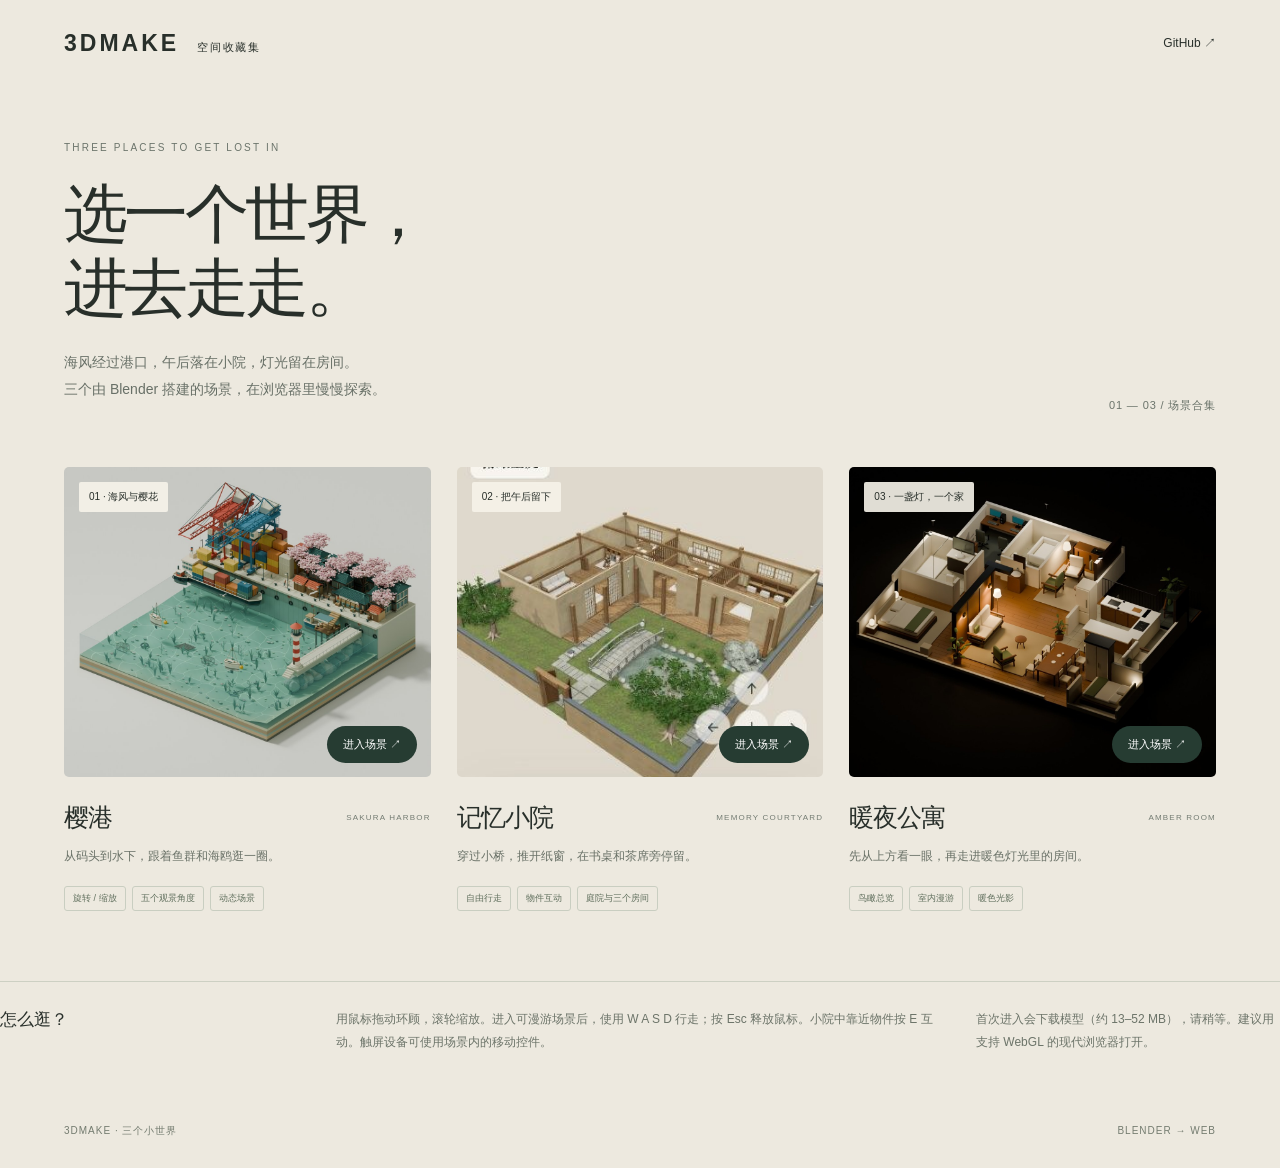
==== index.html @ 384f1844 "Add three-scene interactive collection for GitHub Pages" ====
<!doctype html>
<html lang="zh-CN">
<head><meta charset="utf-8"><meta name="viewport" content="width=device-width,initial-scale=1"><meta name="theme-color" content="#ede9df"><meta name="description" content="三个可以走进的微缩世界：樱港、记忆小院、暖夜公寓。"><title>3DMAKE · 三个小世界</title><link rel="stylesheet" href="collection.css"></head>
<body class="gallery">
<header class="gallery-header"><a class="brand" href="./">3DMAKE<span>空间收藏集</span></a><a class="repo" href="https://github.com/Austenzcy/3dmake" target="_blank" rel="noopener">GitHub ↗</a></header>
<main><section class="intro"><p class="eyebrow">THREE PLACES TO GET LOST IN</p><h1>选一个世界，<br>进去走走。</h1><p class="lede">海风经过港口，午后落在小院，灯光留在房间。<br>三个由 Blender 搭建的场景，在浏览器里慢慢探索。</p><span class="count">01 — 03 / 场景合集</span></section>
<section class="cards" aria-label="选择三维场景">
<a class="card" href="viewer.html?scene=harbor"><div class="picture"><img src="assets/harbor.jpg" alt="樱花、吊机和灯塔围绕的微缩港口"><span class="badge">01 · 海风与樱花</span><span class="enter">进入场景 ↗</span></div><div class="card-head"><h2>樱港</h2><span>SAKURA HARBOR</span></div><p>从码头到水下，跟着鱼群和海鸥逛一圈。</p><div class="tags"><span>旋转 / 缩放</span><span>五个观景角度</span><span>动态场景</span></div></a>
<a class="card" href="viewer.html?scene=courtyard"><div class="picture"><img src="assets/courtyard.jpg" alt="米色中式庭院、池塘与小桥" loading="lazy"><span class="badge">02 · 把午后留下</span><span class="enter">进入场景 ↗</span></div><div class="card-head"><h2>记忆小院</h2><span>MEMORY COURTYARD</span></div><p>穿过小桥，推开纸窗，在书桌和茶席旁停留。</p><div class="tags"><span>自由行走</span><span>物件互动</span><span>庭院与三个房间</span></div></a>
<a class="card" href="viewer.html?scene=apartment"><div class="picture"><img src="assets/apartment.jpg" alt="暖灯照亮的开放式公寓模型" loading="lazy"><span class="badge">03 · 一盏灯，一个家</span><span class="enter">进入场景 ↗</span></div><div class="card-head"><h2>暖夜公寓</h2><span>AMBER ROOM</span></div><p>先从上方看一眼，再走进暖色灯光里的房间。</p><div class="tags"><span>鸟瞰总览</span><span>室内漫游</span><span>暖色光影</span></div></a>
</section><section class="guide"><h2>怎么逛？</h2><p>用鼠标拖动环顾，滚轮缩放。进入可漫游场景后，使用 W A S D 行走；按 Esc 释放鼠标。小院中靠近物件按 E 互动。触屏设备可使用场景内的移动控件。</p><p>首次进入会下载模型（约 13–52 MB），请稍等。建议用支持 WebGL 的现代浏览器打开。</p></section></main><footer class="gallery-footer"><span>3DMAKE · 三个小世界</span><span>BLENDER → WEB</span></footer>
</body></html>
---- collection.css ----
*{box-sizing:border-box}html{color-scheme:light}body{margin:0;font-family:-apple-system,BlinkMacSystemFont,"Segoe UI","PingFang SC","Microsoft YaHei",sans-serif;color:#282f2a;background:#ede9df}a{color:inherit;text-decoration:none}button,select{font:inherit}a:focus-visible,button:focus-visible,select:focus-visible{outline:3px solid #b75e3d;outline-offset:5px}.gallery-header,.gallery-footer{display:flex;align-items:center;justify-content:space-between;margin:0 auto;max-width:1540px;padding:30px 5%}.brand{font-weight:850;letter-spacing:.13em;font-size:23px}.brand span{display:inline-block;margin-left:18px;font-size:11px;letter-spacing:.16em;font-weight:500}.repo{font-size:12px}.intro{position:relative;max-width:1540px;margin:auto;padding:45px 5% 50px}.eyebrow{font-size:10px;letter-spacing:.22em;color:#6b746b;margin-bottom:24px}.intro h1{font-size:clamp(44px,5vw,74px);font-weight:500;letter-spacing:-.055em;line-height:1.16;margin:0 0 24px}.lede{font-size:14px;line-height:1.9;color:#687067}.count{position:absolute;bottom:54px;right:5%;font-size:11px;letter-spacing:.08em;color:#6b746b}.cards{max-width:1540px;margin:auto;padding:0 5%;display:grid;grid-template-columns:repeat(3,minmax(0,1fr));gap:26px}.card{display:block;min-width:0}.picture{aspect-ratio:1.18;position:relative;background:#d5d3c8;overflow:hidden;border-radius:5px}.picture img{width:100%;height:100%;object-fit:cover;transition:transform .6s ease}.card:hover .picture img{transform:scale(1.035)}.badge{position:absolute;top:15px;left:15px;padding:8px 10px;border-radius:2px;background:#f7f3e9e8;font-size:10px}.enter{position:absolute;right:14px;bottom:14px;border-radius:30px;background:#263c32;color:#fff;padding:11px 16px;font-size:11px}.card-head{display:flex;justify-content:space-between;gap:8px;align-items:center;margin-top:24px}.card h2{margin:0;font-size:25px;letter-spacing:-.04em;font-weight:550}.card-head>span{font-size:8px;letter-spacing:.15em;color:#747c73}.card p{font-size:12px;line-height:1.8;color:#697167}.tags{display:flex;flex-wrap:wrap;gap:6px;margin-top:18px}.tags span{border:1px solid #c9cec1;padding:5px 8px;border-radius:3px;font-size:9px;color:#61705e}.guide{max-width:1386px;margin:70px auto 20px;border-top:1px solid #cdd0c3;padding:26px 0;display:grid;grid-template-columns:1fr 2fr 1fr;gap:32px}.guide h2{font-size:17px;font-weight:500;margin:0}.guide p{font-size:12px;line-height:1.9;color:#6c7469;margin:0}.gallery-footer{font-size:10px;letter-spacing:.1em;color:#747c70;padding-top:24px;padding-bottom:30px}.viewer{height:100vh;height:100dvh;display:flex;flex-direction:column;overflow:hidden;background:#f3efe5}.viewer-bar{flex:none;min-height:58px;display:flex;align-items:center;justify-content:space-between;padding:10px 22px;gap:16px;background:#f3efe5;border-bottom:1px solid #d8dacc}.viewer-bar .brand{font-size:15px}.viewer-actions{display:flex;align-items:center;gap:14px;font-size:12px}.viewer-actions select{max-width:180px;border:1px solid #c8cdbf;border-radius:5px;padding:7px;background:#faf7f0;color:#283e31}.viewer-actions button{border:0;background:transparent;cursor:pointer;color:#283e31}.viewer-bar>a{font-size:12px}.frame-wrap{position:relative;flex:1;min-height:0}.frame-wrap iframe{border:0;width:100%;height:100%;display:block}.viewer-error{padding:40px;text-align:center}.viewer-note{margin:0;padding:4px 12px;background:#f3efe5;text-align:center;font-size:10px;color:#6c7469}@media(max-width:800px){.gallery-header{padding-top:22px}.brand span{display:none}.intro{padding-top:30px}.count{position:static;display:block;margin-top:24px}.cards{grid-template-columns:1fr;gap:38px}.picture{aspect-ratio:1.4}.card-head{margin-top:18px}.guide{margin:42px 5% 0;grid-template-columns:1fr;gap:12px}.viewer-bar{gap:8px;padding:9px 12px}.viewer-actions{gap:8px}.viewer-actions select{max-width:130px;font-size:12px}.viewer-actions button{display:none}.viewer-bar .brand{font-size:12px}.viewer-note{font-size:9px}}@media(prefers-reduced-motion:reduce){.picture img{transition:none}}
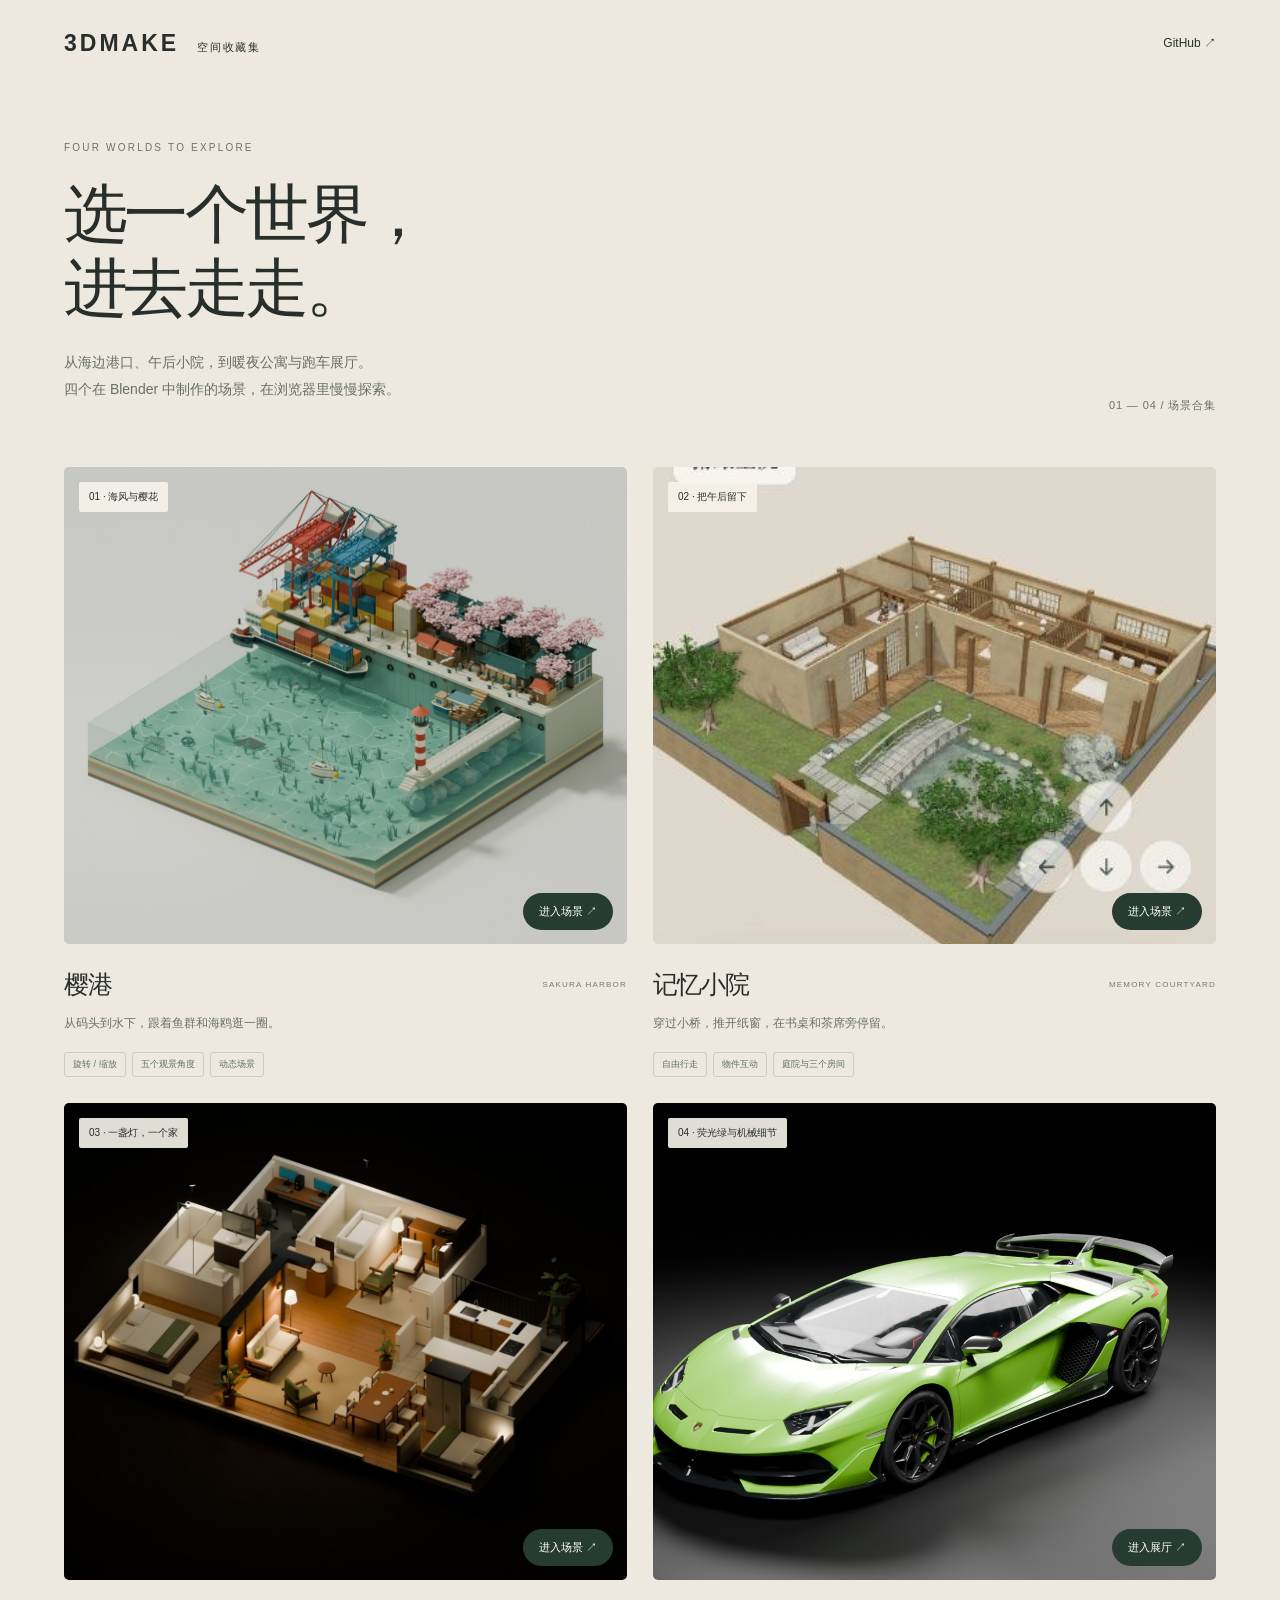
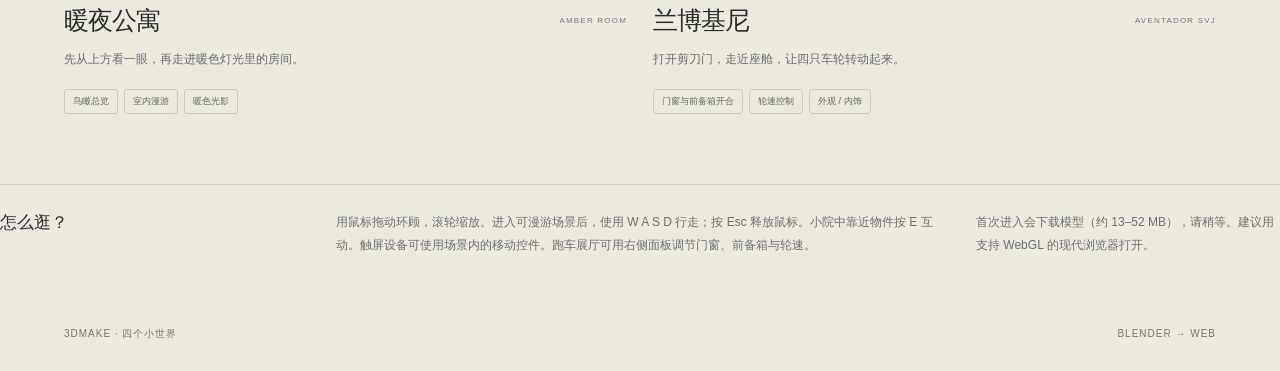
==== commit a92523f3: "Add interactive Aventador SVJ as fourth collection scene" ====
--- a/index.html
+++ b/index.html
@@ -1,12 +1,13 @@
 <!doctype html>
 <html lang="zh-CN">
-<head><meta charset="utf-8"><meta name="viewport" content="width=device-width,initial-scale=1"><meta name="theme-color" content="#ede9df"><meta name="description" content="三个可以走进的微缩世界：樱港、记忆小院、暖夜公寓。"><title>3DMAKE · 三个小世界</title><link rel="stylesheet" href="collection.css"></head>
+<head><meta charset="utf-8"><meta name="viewport" content="width=device-width,initial-scale=1"><meta name="theme-color" content="#ede9df"><meta name="description" content="四个交互三维场景：樱港、记忆小院、暖夜公寓与兰博基尼 Aventador SVJ。"><title>3DMAKE · 四个小世界</title><link rel="stylesheet" href="collection.css"></head>
 <body class="gallery">
 <header class="gallery-header"><a class="brand" href="./">3DMAKE<span>空间收藏集</span></a><a class="repo" href="https://github.com/Austenzcy/3dmake" target="_blank" rel="noopener">GitHub ↗</a></header>
-<main><section class="intro"><p class="eyebrow">THREE PLACES TO GET LOST IN</p><h1>选一个世界，<br>进去走走。</h1><p class="lede">海风经过港口，午后落在小院，灯光留在房间。<br>三个由 Blender 搭建的场景，在浏览器里慢慢探索。</p><span class="count">01 — 03 / 场景合集</span></section>
+<main><section class="intro"><p class="eyebrow">FOUR WORLDS TO EXPLORE</p><h1>选一个世界，<br>进去走走。</h1><p class="lede">从海边港口、午后小院，到暖夜公寓与跑车展厅。<br>四个在 Blender 中制作的场景，在浏览器里慢慢探索。</p><span class="count">01 — 04 / 场景合集</span></section>
 <section class="cards" aria-label="选择三维场景">
 <a class="card" href="viewer.html?scene=harbor"><div class="picture"><img src="assets/harbor.jpg" alt="樱花、吊机和灯塔围绕的微缩港口"><span class="badge">01 · 海风与樱花</span><span class="enter">进入场景 ↗</span></div><div class="card-head"><h2>樱港</h2><span>SAKURA HARBOR</span></div><p>从码头到水下，跟着鱼群和海鸥逛一圈。</p><div class="tags"><span>旋转 / 缩放</span><span>五个观景角度</span><span>动态场景</span></div></a>
 <a class="card" href="viewer.html?scene=courtyard"><div class="picture"><img src="assets/courtyard.jpg" alt="米色中式庭院、池塘与小桥" loading="lazy"><span class="badge">02 · 把午后留下</span><span class="enter">进入场景 ↗</span></div><div class="card-head"><h2>记忆小院</h2><span>MEMORY COURTYARD</span></div><p>穿过小桥，推开纸窗，在书桌和茶席旁停留。</p><div class="tags"><span>自由行走</span><span>物件互动</span><span>庭院与三个房间</span></div></a>
 <a class="card" href="viewer.html?scene=apartment"><div class="picture"><img src="assets/apartment.jpg" alt="暖灯照亮的开放式公寓模型" loading="lazy"><span class="badge">03 · 一盏灯，一个家</span><span class="enter">进入场景 ↗</span></div><div class="card-head"><h2>暖夜公寓</h2><span>AMBER ROOM</span></div><p>先从上方看一眼，再走进暖色灯光里的房间。</p><div class="tags"><span>鸟瞰总览</span><span>室内漫游</span><span>暖色光影</span></div></a>
-</section><section class="guide"><h2>怎么逛？</h2><p>用鼠标拖动环顾，滚轮缩放。进入可漫游场景后，使用 W A S D 行走；按 Esc 释放鼠标。小院中靠近物件按 E 互动。触屏设备可使用场景内的移动控件。</p><p>首次进入会下载模型（约 13–52 MB），请稍等。建议用支持 WebGL 的现代浏览器打开。</p></section></main><footer class="gallery-footer"><span>3DMAKE · 三个小世界</span><span>BLENDER → WEB</span></footer>
+<a class="card" href="viewer.html?scene=lamborghini"><div class="picture"><img src="assets/lamborghini.jpg" alt="黑色展厅中的荧光绿兰博基尼 Aventador SVJ" loading="lazy"><span class="badge">04 · 荧光绿与机械细节</span><span class="enter">进入展厅 ↗</span></div><div class="card-head"><h2>兰博基尼</h2><span>AVENTADOR SVJ</span></div><p>打开剪刀门，走近座舱，让四只车轮转动起来。</p><div class="tags"><span>门窗与前备箱开合</span><span>轮速控制</span><span>外观 / 内饰</span></div></a>
+</section><section class="guide"><h2>怎么逛？</h2><p>用鼠标拖动环顾，滚轮缩放。进入可漫游场景后，使用 W A S D 行走；按 Esc 释放鼠标。小院中靠近物件按 E 互动。触屏设备可使用场景内的移动控件。跑车展厅可用右侧面板调节门窗、前备箱与轮速。</p><p>首次进入会下载模型（约 13–52 MB），请稍等。建议用支持 WebGL 的现代浏览器打开。</p></section></main><footer class="gallery-footer"><span>3DMAKE · 四个小世界</span><span>BLENDER → WEB</span></footer>
 </body></html>
--- a/collection.css
+++ b/collection.css
@@ -1 +1 @@
-*{box-sizing:border-box}html{color-scheme:light}body{margin:0;font-family:-apple-system,BlinkMacSystemFont,"Segoe UI","PingFang SC","Microsoft YaHei",sans-serif;color:#282f2a;background:#ede9df}a{color:inherit;text-decoration:none}button,select{font:inherit}a:focus-visible,button:focus-visible,select:focus-visible{outline:3px solid #b75e3d;outline-offset:5px}.gallery-header,.gallery-footer{display:flex;align-items:center;justify-content:space-between;margin:0 auto;max-width:1540px;padding:30px 5%}.brand{font-weight:850;letter-spacing:.13em;font-size:23px}.brand span{display:inline-block;margin-left:18px;font-size:11px;letter-spacing:.16em;font-weight:500}.repo{font-size:12px}.intro{position:relative;max-width:1540px;margin:auto;padding:45px 5% 50px}.eyebrow{font-size:10px;letter-spacing:.22em;color:#6b746b;margin-bottom:24px}.intro h1{font-size:clamp(44px,5vw,74px);font-weight:500;letter-spacing:-.055em;line-height:1.16;margin:0 0 24px}.lede{font-size:14px;line-height:1.9;color:#687067}.count{position:absolute;bottom:54px;right:5%;font-size:11px;letter-spacing:.08em;color:#6b746b}.cards{max-width:1540px;margin:auto;padding:0 5%;display:grid;grid-template-columns:repeat(3,minmax(0,1fr));gap:26px}.card{display:block;min-width:0}.picture{aspect-ratio:1.18;position:relative;background:#d5d3c8;overflow:hidden;border-radius:5px}.picture img{width:100%;height:100%;object-fit:cover;transition:transform .6s ease}.card:hover .picture img{transform:scale(1.035)}.badge{position:absolute;top:15px;left:15px;padding:8px 10px;border-radius:2px;background:#f7f3e9e8;font-size:10px}.enter{position:absolute;right:14px;bottom:14px;border-radius:30px;background:#263c32;color:#fff;padding:11px 16px;font-size:11px}.card-head{display:flex;justify-content:space-between;gap:8px;align-items:center;margin-top:24px}.card h2{margin:0;font-size:25px;letter-spacing:-.04em;font-weight:550}.card-head>span{font-size:8px;letter-spacing:.15em;color:#747c73}.card p{font-size:12px;line-height:1.8;color:#697167}.tags{display:flex;flex-wrap:wrap;gap:6px;margin-top:18px}.tags span{border:1px solid #c9cec1;padding:5px 8px;border-radius:3px;font-size:9px;color:#61705e}.guide{max-width:1386px;margin:70px auto 20px;border-top:1px solid #cdd0c3;padding:26px 0;display:grid;grid-template-columns:1fr 2fr 1fr;gap:32px}.guide h2{font-size:17px;font-weight:500;margin:0}.guide p{font-size:12px;line-height:1.9;color:#6c7469;margin:0}.gallery-footer{font-size:10px;letter-spacing:.1em;color:#747c70;padding-top:24px;padding-bottom:30px}.viewer{height:100vh;height:100dvh;display:flex;flex-direction:column;overflow:hidden;background:#f3efe5}.viewer-bar{flex:none;min-height:58px;display:flex;align-items:center;justify-content:space-between;padding:10px 22px;gap:16px;background:#f3efe5;border-bottom:1px solid #d8dacc}.viewer-bar .brand{font-size:15px}.viewer-actions{display:flex;align-items:center;gap:14px;font-size:12px}.viewer-actions select{max-width:180px;border:1px solid #c8cdbf;border-radius:5px;padding:7px;background:#faf7f0;color:#283e31}.viewer-actions button{border:0;background:transparent;cursor:pointer;color:#283e31}.viewer-bar>a{font-size:12px}.frame-wrap{position:relative;flex:1;min-height:0}.frame-wrap iframe{border:0;width:100%;height:100%;display:block}.viewer-error{padding:40px;text-align:center}.viewer-note{margin:0;padding:4px 12px;background:#f3efe5;text-align:center;font-size:10px;color:#6c7469}@media(max-width:800px){.gallery-header{padding-top:22px}.brand span{display:none}.intro{padding-top:30px}.count{position:static;display:block;margin-top:24px}.cards{grid-template-columns:1fr;gap:38px}.picture{aspect-ratio:1.4}.card-head{margin-top:18px}.guide{margin:42px 5% 0;grid-template-columns:1fr;gap:12px}.viewer-bar{gap:8px;padding:9px 12px}.viewer-actions{gap:8px}.viewer-actions select{max-width:130px;font-size:12px}.viewer-actions button{display:none}.viewer-bar .brand{font-size:12px}.viewer-note{font-size:9px}}@media(prefers-reduced-motion:reduce){.picture img{transition:none}}
+*{box-sizing:border-box}html{color-scheme:light}body{margin:0;font-family:-apple-system,BlinkMacSystemFont,"Segoe UI","PingFang SC","Microsoft YaHei",sans-serif;color:#282f2a;background:#ede9df}a{color:inherit;text-decoration:none}button,select{font:inherit}a:focus-visible,button:focus-visible,select:focus-visible{outline:3px solid #b75e3d;outline-offset:5px}.gallery-header,.gallery-footer{display:flex;align-items:center;justify-content:space-between;margin:0 auto;max-width:1540px;padding:30px 5%}.brand{font-weight:850;letter-spacing:.13em;font-size:23px}.brand span{display:inline-block;margin-left:18px;font-size:11px;letter-spacing:.16em;font-weight:500}.repo{font-size:12px}.intro{position:relative;max-width:1540px;margin:auto;padding:45px 5% 50px}.eyebrow{font-size:10px;letter-spacing:.22em;color:#6b746b;margin-bottom:24px}.intro h1{font-size:clamp(44px,5vw,74px);font-weight:500;letter-spacing:-.055em;line-height:1.16;margin:0 0 24px}.lede{font-size:14px;line-height:1.9;color:#687067}.count{position:absolute;bottom:54px;right:5%;font-size:11px;letter-spacing:.08em;color:#6b746b}.cards{max-width:1540px;margin:auto;padding:0 5%;display:grid;grid-template-columns:repeat(2,minmax(0,1fr));gap:26px}.card{display:block;min-width:0}.picture{aspect-ratio:1.18;position:relative;background:#d5d3c8;overflow:hidden;border-radius:5px}.picture img{width:100%;height:100%;object-fit:cover;transition:transform .6s ease}.card:hover .picture img{transform:scale(1.035)}.badge{position:absolute;top:15px;left:15px;padding:8px 10px;border-radius:2px;background:#f7f3e9e8;font-size:10px}.enter{position:absolute;right:14px;bottom:14px;border-radius:30px;background:#263c32;color:#fff;padding:11px 16px;font-size:11px}.card-head{display:flex;justify-content:space-between;gap:8px;align-items:center;margin-top:24px}.card h2{margin:0;font-size:25px;letter-spacing:-.04em;font-weight:550}.card-head>span{font-size:8px;letter-spacing:.15em;color:#747c73}.card p{font-size:12px;line-height:1.8;color:#697167}.tags{display:flex;flex-wrap:wrap;gap:6px;margin-top:18px}.tags span{border:1px solid #c9cec1;padding:5px 8px;border-radius:3px;font-size:9px;color:#61705e}.guide{max-width:1386px;margin:70px auto 20px;border-top:1px solid #cdd0c3;padding:26px 0;display:grid;grid-template-columns:1fr 2fr 1fr;gap:32px}.guide h2{font-size:17px;font-weight:500;margin:0}.guide p{font-size:12px;line-height:1.9;color:#6c7469;margin:0}.gallery-footer{font-size:10px;letter-spacing:.1em;color:#747c70;padding-top:24px;padding-bottom:30px}.viewer{height:100vh;height:100dvh;display:flex;flex-direction:column;overflow:hidden;background:#f3efe5}.viewer-bar{flex:none;min-height:58px;display:flex;align-items:center;justify-content:space-between;padding:10px 22px;gap:16px;background:#f3efe5;border-bottom:1px solid #d8dacc}.viewer-bar .brand{font-size:15px}.viewer-actions{display:flex;align-items:center;gap:14px;font-size:12px}.viewer-actions select{max-width:180px;border:1px solid #c8cdbf;border-radius:5px;padding:7px;background:#faf7f0;color:#283e31}.viewer-actions button{border:0;background:transparent;cursor:pointer;color:#283e31}.viewer-bar>a{font-size:12px}.frame-wrap{position:relative;flex:1;min-height:0}.frame-wrap iframe{border:0;width:100%;height:100%;display:block}.viewer-error{padding:40px;text-align:center}.viewer-note{margin:0;padding:4px 12px;background:#f3efe5;text-align:center;font-size:10px;color:#6c7469}@media(max-width:800px){.gallery-header{padding-top:22px}.brand span{display:none}.intro{padding-top:30px}.count{position:static;display:block;margin-top:24px}.cards{grid-template-columns:1fr;gap:38px}.picture{aspect-ratio:1.4}.card-head{margin-top:18px}.guide{margin:42px 5% 0;grid-template-columns:1fr;gap:12px}.viewer-bar{gap:8px;padding:9px 12px}.viewer-actions{gap:8px}.viewer-actions select{max-width:130px;font-size:12px}.viewer-actions button{display:none}.viewer-bar .brand{font-size:12px}.viewer-note{font-size:9px}}@media(prefers-reduced-motion:reduce){.picture img{transition:none}}
